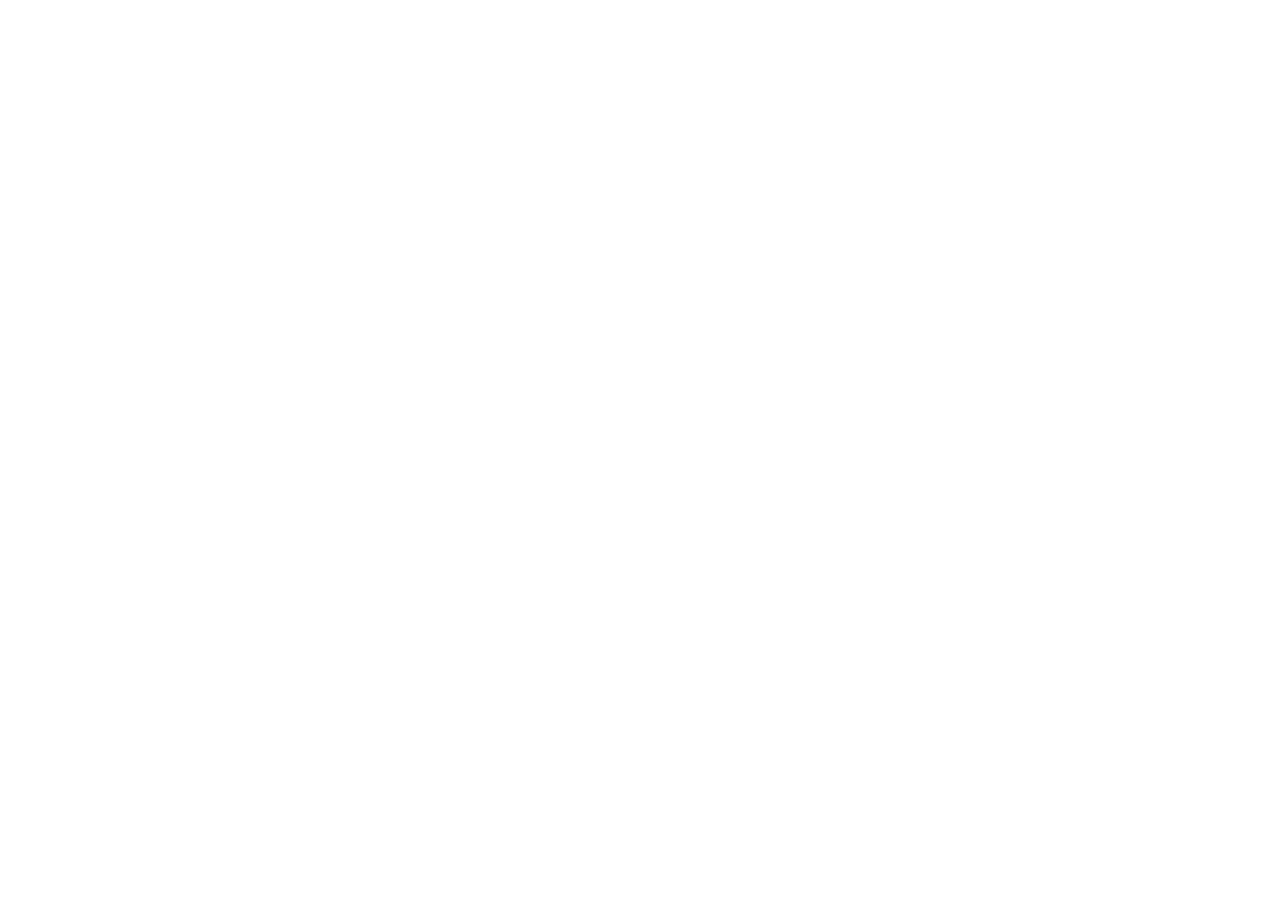
==== ejerciciosBemSuit/SUIT/index.html @ d3dd0a36 "update" ====
<!DOCTYPE html>
<html lang="en">
<head>
    <meta charset="UTF-8">
    <meta name="viewport" content="width=device-width, initial-scale=1.0">
    <title>Document</title>
</head>
<body>
    
</body>
</html>
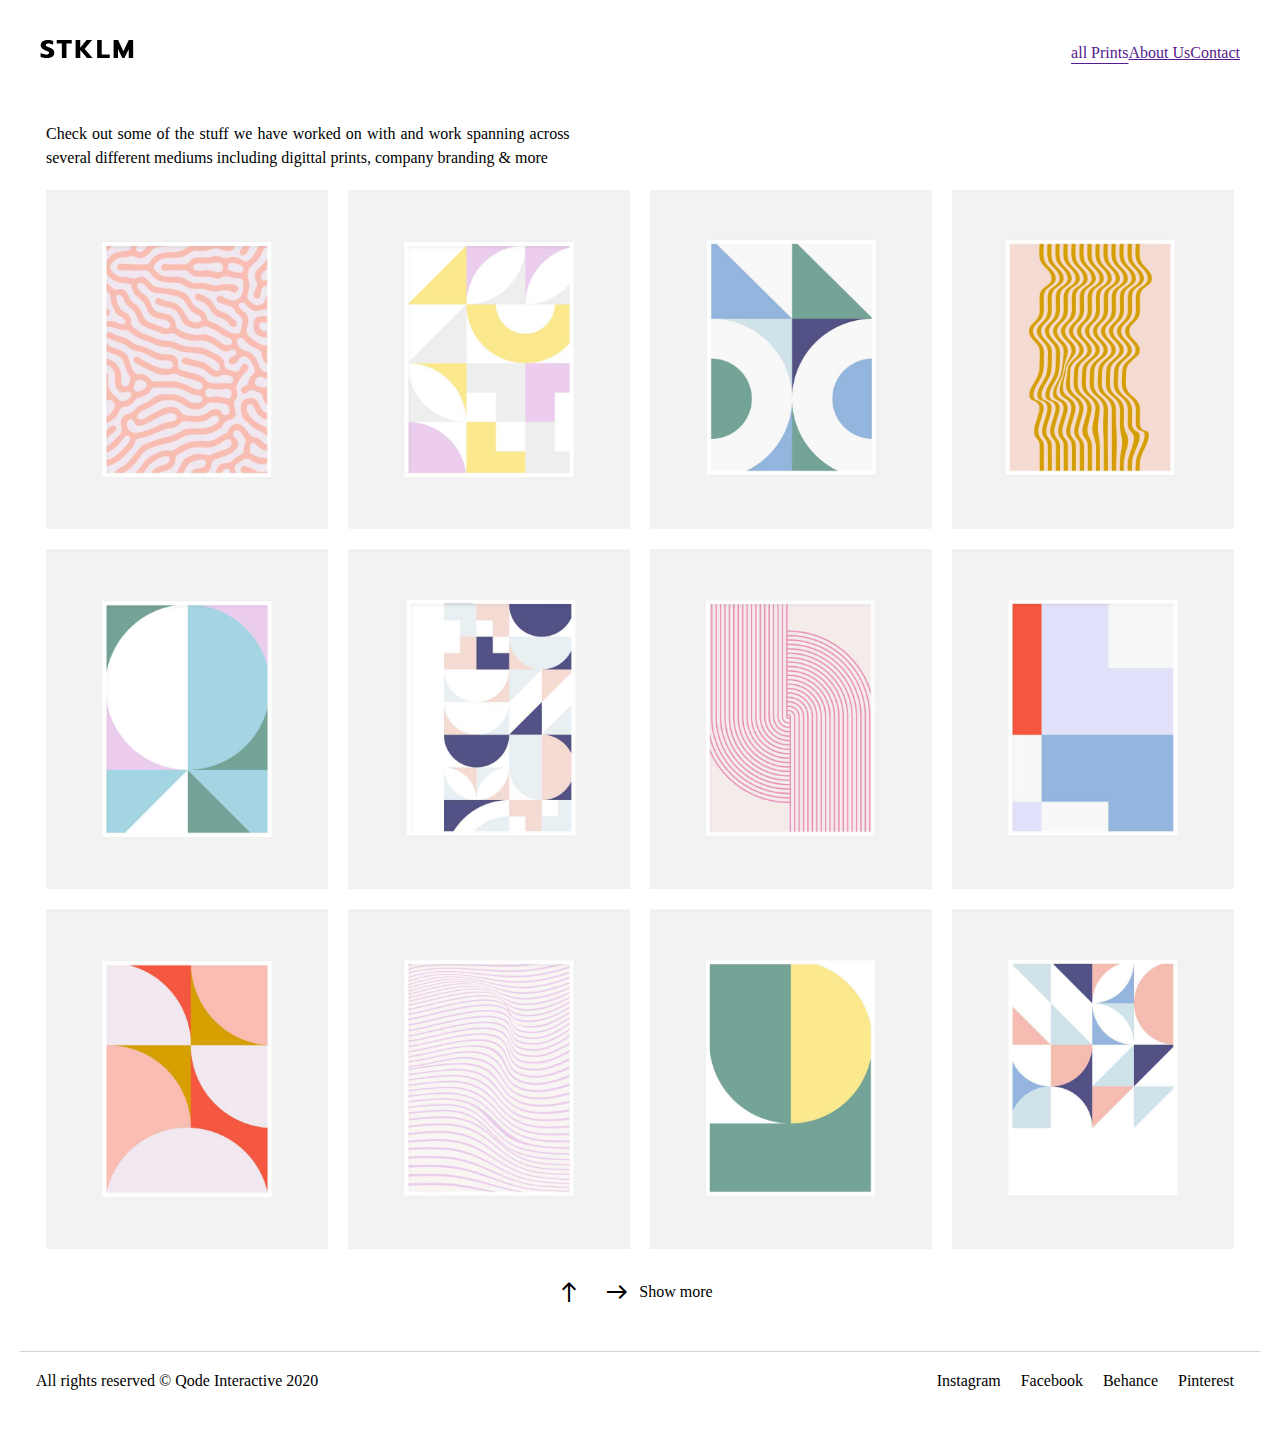
==== commit 3dbbd143: "update" ====
--- a/ejerciciosBemSuit/SUIT/index.html
+++ b/ejerciciosBemSuit/SUIT/index.html
@@ -3,9 +3,64 @@
 <head>
     <meta charset="UTF-8">
     <meta name="viewport" content="width=device-width, initial-scale=1.0">
-    <title>Document</title>
+    <title>Metodologías CSS - SUIT</title>
+
+
+    <link rel="stylesheet" href="https://fonts.googleapis.com/css?family=Material+Symbols+Outlined:opsz,wght,FILL,GRAD@20..48,100..,700,0..1,-50..200&icon_names=north_east">
+    <link rel="stylesheet" href="./css/stylesSuit.css">
+
+
 </head>
 <body>
+    <header class="header">
+        <div class="header-Logo">
+            <img src="./2. Stockholm-SUIT/assets/logo.png" alt="Logo" class="header-LogoImg">
+        </div>
+        <nav class="header-Nav">
+            <ul class="NavUl">
+                <li><a href="" class="Nav-Link isActive">all Prints</a></li>
+                <li><a href="" class="Nav-Link">About Us</a></li>
+                <li><a href="" class="Nav-Link">Contact</a></li>
+            </ul>
+        </nav>
+    </header>
     
+    <main class="Main">
+        <p class="Main-P">Check out some of the stuff we have worked on with and work spanning across several different mediums including digittal prints, company branding & more</p>
+        <div class="GridImages">
+            <img class="GridImages-Img" src="./2. Stockholm-SUIT/assets/print-port-1.jpg" alt="" >
+            <img class="GridImages-Img" src="./2. Stockholm-SUIT/assets/print-port-2.jpg" alt="" >
+            <img class="GridImages-Img" src="./2. Stockholm-SUIT/assets/print-port-3.jpg" alt="" >
+            <img class="GridImages-Img" src="./2. Stockholm-SUIT/assets/print-port-4.jpg" alt="" >
+            <img class="GridImages-Img" src="./2. Stockholm-SUIT/assets/print-port-5-1.jpg" alt="" >
+            <img class="GridImages-Img" src="./2. Stockholm-SUIT/assets/print-port-6.jpg" alt="" >
+            <img class="GridImages-Img" src="./2. Stockholm-SUIT/assets/print-port-13.jpg" alt="" >
+            <img class="GridImages-Img" src="./2. Stockholm-SUIT/assets/print-port-8.jpg" alt="" >
+            <img class="GridImages-Img" src="./2. Stockholm-SUIT/assets/print-port-9.jpg" alt="" >
+            <img class="GridImages-Img" src="./2. Stockholm-SUIT/assets/print-port-10.jpg" alt="" >
+            <img class="GridImages-Img" src="./2. Stockholm-SUIT/assets/print-port-11.jpg" alt="" >
+            <img class="GridImages-Img" src="./2. Stockholm-SUIT/assets/print-port-12.jpg" alt="" >
+        </div>
+        <div class="Button">
+            <span class="material-symbols-outlined">
+                north east
+            </span>
+            <p class="Button-Text">Show more</p>
+        </div>
+    </main>
+
+    <footer class="Footer">
+        <div class="FooterRights">
+            <p class="FooterRights-P">All rights reserved &copy; Qode Interactive 2020</p>
+        </div>
+        <nav class="Footer-Nav">
+            <ul class="NavUl">
+                <li><a href="#" class="NavUl-Link">Instagram</a></li>
+                <li><a href="#" class="NavUl-Link">Facebook</a></li>
+                <li><a href="#" class="NavUl-Link">Behance</a></li>
+                <li><a href="#" class="NavUl-Link">Pinterest</a></li>
+            </ul>
+        </nav>
+    </footer>
 </body>
 </html>--- a/ejerciciosBemSuit/SUIT/css/stylesSuit.css
+++ b/ejerciciosBemSuit/SUIT/css/stylesSuit.css
@@ -0,0 +1,117 @@
+* {
+    box-sizing: border-box;
+    margin: 0;
+    padding: 0;
+}
+
+body {
+    display: grid;
+    grid-template-areas: 
+        "header header header"
+        "main main main"
+        "footer footer footer";
+
+    min-height: 100vh;
+    gap: 10px;
+    padding: 20px;
+    font-family: Georgia, 'Times New Roman', Times, serif;
+    background-color: white;
+    line-height: 1.6; 
+}
+
+
+/*  estilos de header */
+.header {
+    display: flex;
+    grid-area: header;
+    padding: 1rem;
+    justify-content: space-between;
+    align-items: center;
+    padding: 20px;
+}
+
+.NavUl {
+    display: flex;
+    list-style: none;
+}
+
+.NavUl-Link {
+    padding: 10px;
+    text-decoration: none;
+    color: black;
+}
+
+.isActive {
+    text-decoration: underline;
+    text-underline-offset: 5px;
+}
+
+
+/* Estilos de main */
+.Main {
+    grid-area: main;
+    padding: 1rem;
+}
+
+.Main-P  {
+    padding: 10px;
+    text-align: justify;
+    font-size: 16px;
+    line-height: 1.5;
+    justify-content: center;
+    align-items: center;
+    width: 45%;
+}
+
+.GridImages {
+    display: grid;
+    grid-template-columns: repeat(4, 1fr);
+    gap: 20px;
+    padding: 10px;
+}
+
+.GridImages-Img {
+    width: 100%;
+    height: 100%;
+    object-fit: cover;
+}
+
+.Button {
+    padding: 10px;
+    border: none;
+    cursor: pointer;
+    text-align: center;
+    display: flex;
+    align-items: center;
+    justify-content: center;
+}
+
+.material-symbols-outlined {
+    size: 10px;
+    font-feature-settings:
+    'FILL' 0,
+    'wght' 400, 
+    'GRAD' 0,
+    'opsz' 24;
+}
+
+.Button-Text {
+    padding: 10px;
+    text-align: center;
+    display: flex;
+    align-items: center;
+    justify-content: center;
+}
+
+
+
+
+/* Estilos de footer */
+.Footer {
+    grid-area: footer;
+    padding: 1rem;
+    display: flex;
+    justify-content: space-between;
+    border-top: 1px solid lightgray;
+    align-items: center;
+}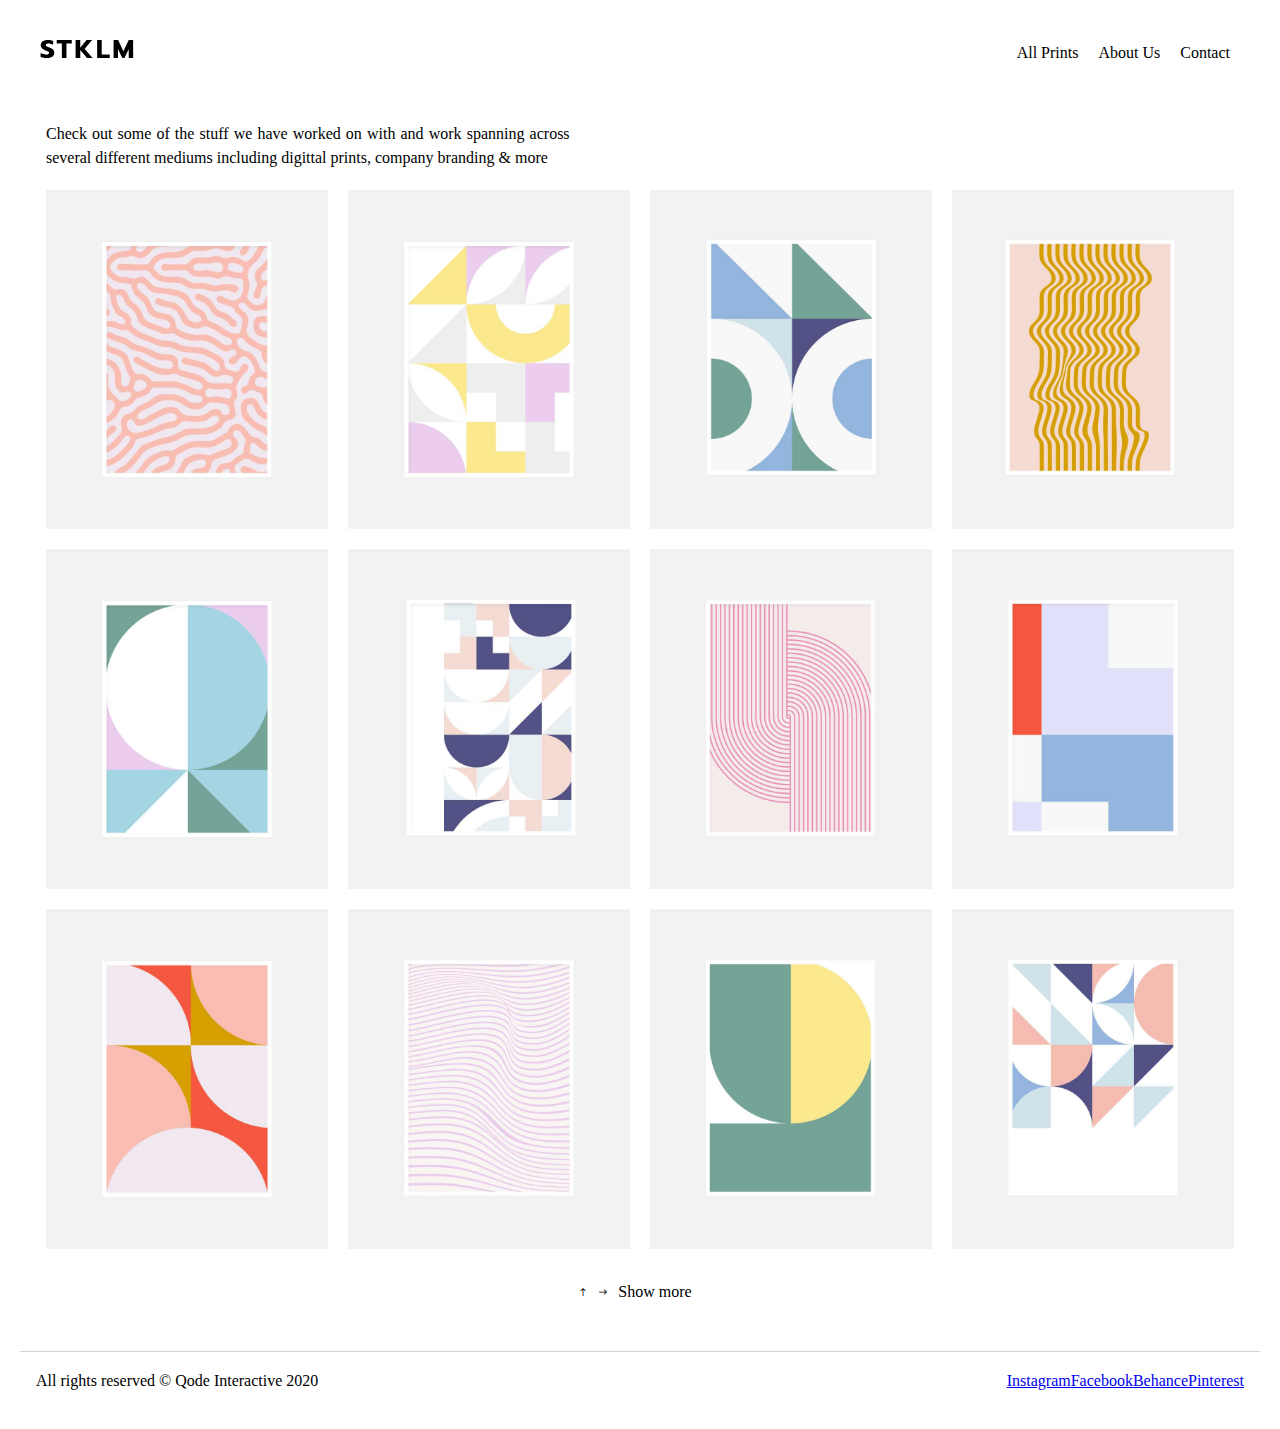
==== commit 887cbe5b: "update" ====
--- a/ejerciciosBemSuit/SUIT/index.html
+++ b/ejerciciosBemSuit/SUIT/index.html
@@ -18,7 +18,7 @@
         </div>
         <nav class="header-Nav">
             <ul class="NavUl">
-                <li><a href="" class="Nav-Link isActive">all Prints</a></li>
+                <li><a href="" class="Nav-Link isActive">All Prints</a></li>
                 <li><a href="" class="Nav-Link">About Us</a></li>
                 <li><a href="" class="Nav-Link">Contact</a></li>
             </ul>
--- a/ejerciciosBemSuit/SUIT/css/stylesSuit.css
+++ b/ejerciciosBemSuit/SUIT/css/stylesSuit.css
@@ -35,14 +35,14 @@
     list-style: none;
 }
 
-.NavUl-Link {
+.Nav-Link {
     padding: 10px;
     text-decoration: none;
     color: black;
 }
 
 .isActive {
-    text-decoration: underline;
+    text-decoration: none;
     text-underline-offset: 5px;
 }
 
@@ -87,12 +87,8 @@
 }
 
 .material-symbols-outlined {
-    size: 10px;
-    font-feature-settings:
-    'FILL' 0,
-    'wght' 400, 
-    'GRAD' 0,
-    'opsz' 24;
+    font-size: 10px;
+    font-feature-settings : 'FILL' 0, 'wght' 400, 'GRAD' 0, 'opsz' 24;
 }
 
 .Button-Text {
